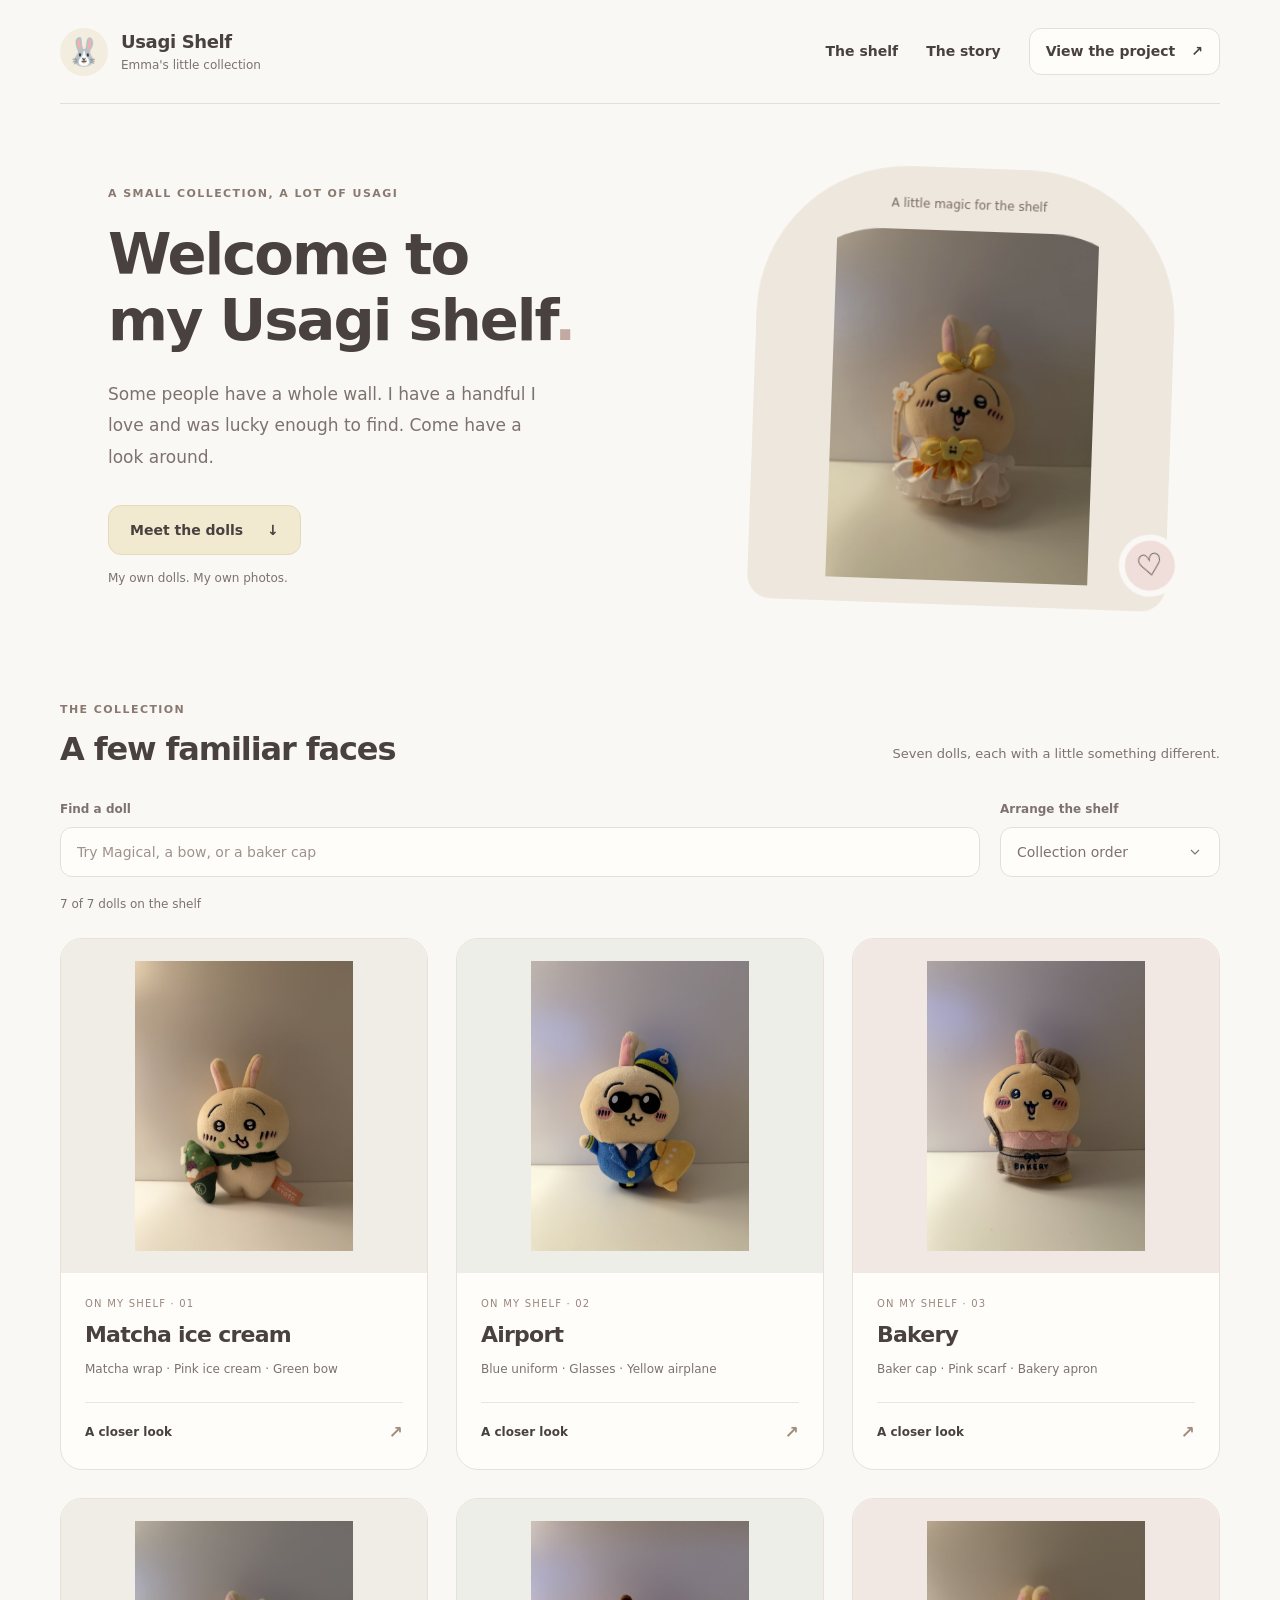
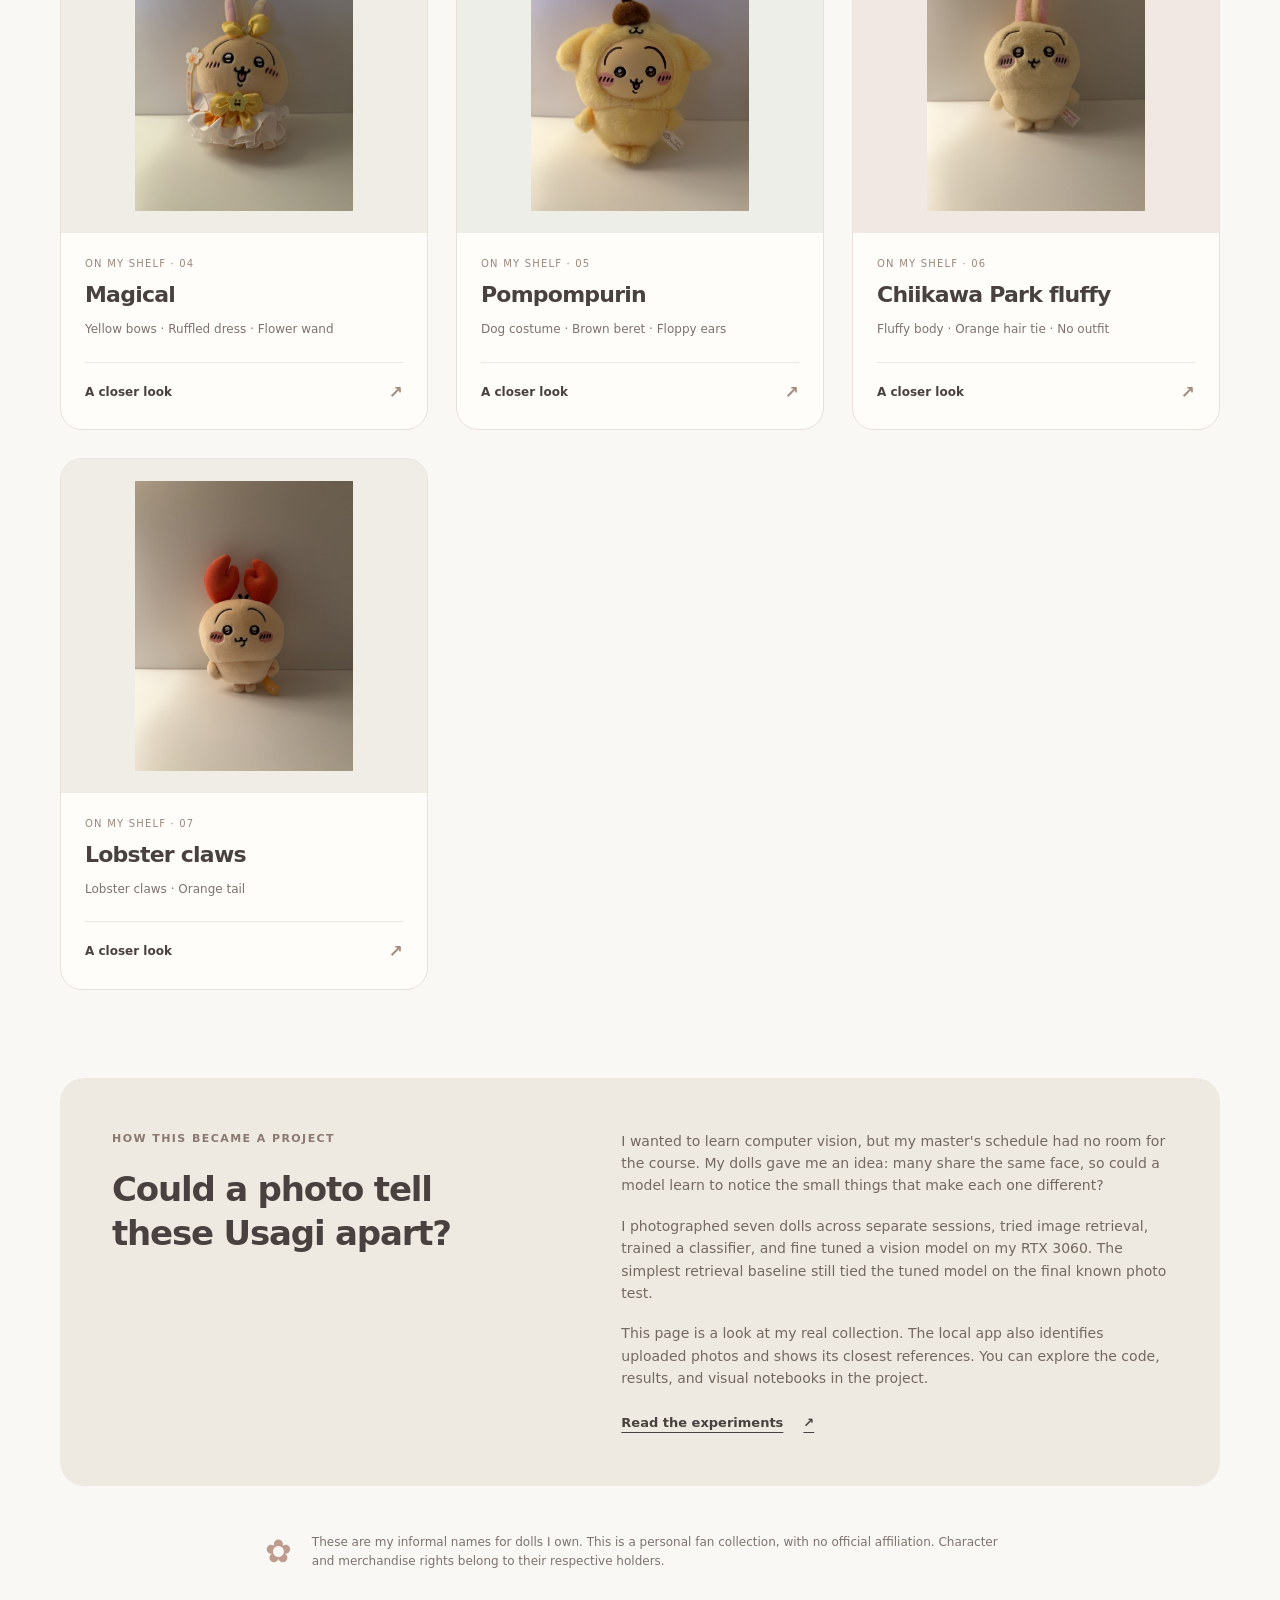
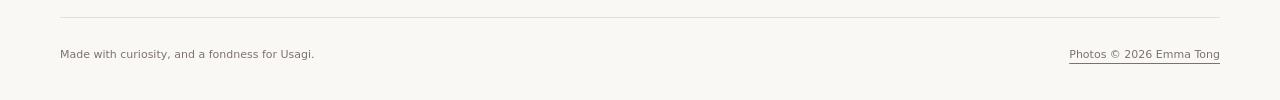
==== site/index.html @ 16fc08ba "feat: add public Usagi Shelf collection viewer" ====
<!doctype html>
<html lang="en">
<head>
  <meta charset="utf-8">
  <meta name="viewport" content="width=device-width, initial-scale=1">
  <meta name="theme-color" content="#faf8f5">
  <meta name="description" content="A little look around Emma's Chiikawa Usagi collection, and the computer vision project it inspired.">
  <title>Usagi Shelf · Emma's collection</title>
  <link rel="icon" href="./favicon.svg" type="image/svg+xml">
  <link rel="stylesheet" href="./styles.css">
  <script src="./app.js" type="module"></script>
</head>
<body>
  <a class="skip-link" href="#collection">Skip to the collection</a>
  <header class="site-header">
    <a class="brand" href="./" aria-label="Usagi Shelf home"><span class="brand-mark" aria-hidden="true">🐰</span><span><strong>Usagi Shelf</strong><small>Emma's little collection</small></span></a>
    <nav aria-label="Main navigation"><a href="#collection">The shelf</a><a href="#story">The story</a><a class="project-link" href="https://github.com/emmatyy19/usagi-visual-identifier">View the project <span aria-hidden="true">↗</span></a></nav>
  </header>
  <main>
    <section class="hero" aria-labelledby="welcome">
      <div class="hero-copy"><p class="eyebrow">A small collection, a lot of Usagi</p><h1 id="welcome">Welcome to<br>my Usagi shelf<span class="title-dot">.</span></h1><p>Some people have a whole wall. I have a handful I love and was lucky enough to find. Come have a look around.</p><a class="button" href="#collection">Meet the dolls <span aria-hidden="true">↓</span></a><span class="hero-note">My own dolls. My own photos.</span></div>
      <div class="hero-photo"><span class="photo-caption">A little magic for the shelf</span><img src="./photos/usagi-0004.jpg" alt="My Magical Usagi doll wearing yellow bows and a white ruffled dress" width="675" height="900" fetchpriority="high"><span class="photo-stamp" aria-hidden="true">♡</span></div>
    </section>
    <section class="collection" id="collection" aria-labelledby="collection-heading">
      <div class="section-intro"><div><p class="eyebrow">The collection</p><h2 id="collection-heading">A few familiar faces</h2></div><p id="collection-count">Seven dolls, each with a little something different.</p></div>
      <form class="toolbar" role="search" onsubmit="return false">
        <label class="search-field"><span>Find a doll</span><input id="search" type="search" placeholder="Try Magical, a bow, or a baker cap" autocomplete="off"></label>
        <label class="sort-field"><span>Arrange the shelf</span><select id="sort"><option value="collection">Collection order</option><option value="name">Name, A to Z</option></select></label>
        <button type="button" class="clear-button" id="clear" hidden>Clear search</button>
      </form>
      <p class="result-count" id="result-count" role="status" aria-live="polite"></p>
      <div class="shelf" id="shelf" aria-label="Dolls in my collection"></div>
      <div class="empty-state" id="empty" hidden><span aria-hidden="true">☁</span><h3>No dolls on this part of the shelf</h3><p>Try another name or a detail like a hat, bow, or costume.</p><button type="button" class="button" id="show-all">Show all dolls</button></div>
      <p id="load-error" class="load-error" role="alert" hidden>The shelf could not load. Please refresh and try again.</p>
      <noscript><p>Enable JavaScript to browse the collection. You can still read the project story below and <a href="https://github.com/emmatyy19/usagi-visual-identifier">visit the repository</a>.</p></noscript>
    </section>
    <section class="story" id="story" aria-labelledby="story-heading"><div><p class="eyebrow">How this became a project</p><h2 id="story-heading">Could a photo tell<br>these Usagi apart?</h2></div><div class="story-copy"><p>I wanted to learn computer vision, but my master's schedule had no room for the course. My dolls gave me an idea: many share the same face, so could a model learn to notice the small things that make each one different?</p><p>I photographed seven dolls across separate sessions, tried image retrieval, trained a classifier, and fine tuned a vision model on my RTX 3060. The simplest retrieval baseline still tied the tuned model on the final known photo test.</p><p>This page is a look at my real collection. The local app also identifies uploaded photos and shows its closest references. You can explore the code, results, and visual notebooks in the project.</p><a class="text-link" href="https://github.com/emmatyy19/usagi-visual-identifier#what-the-experiments-taught-me">Read the experiments <span aria-hidden="true">↗</span></a></div></section>
    <aside class="collection-note"><span aria-hidden="true">✿</span><p>These are my informal names for dolls I own. This is a personal fan collection, with no official affiliation. Character and merchandise rights belong to their respective holders.</p></aside>
  </main>
  <footer><span>Made with curiosity, and a fondness for Usagi.</span><a href="https://github.com/emmatyy19/usagi-visual-identifier/blob/main/NOTICE.md">Photos © 2026 Emma Tong</a></footer>
  <dialog id="doll-dialog" aria-labelledby="doll-name"><div class="dialog-content"><button class="dialog-close" type="button" aria-label="Close doll details">×</button><div class="dialog-photo"><img id="doll-photo" alt="" width="675" height="900"></div><div class="dialog-copy"><p class="eyebrow">On my shelf</p><h2 id="doll-name"></h2><span class="owned-badge">In my collection</span><p id="doll-description"></p><h3>The little details</h3><ul class="cue-list" id="doll-cues"></ul><p class="photo-note">Photographed by me during my first collection photo session. The name is my informal label.</p><a class="text-link" href="https://github.com/emmatyy19/usagi-visual-identifier">Explore the vision project <span aria-hidden="true">↗</span></a></div></div></dialog>
</body>
</html>
---- site/styles.css ----
:root { color-scheme: light; --paper:#faf8f5; --ink:#48413f; --muted:#7d726d; --line:#e7dfd7; --cream:#f1e9d0; --pink:#f0deda; --sage:#e9ede4; }
* { box-sizing:border-box; }
html { scroll-behavior:smooth; scroll-padding-top:28px; }
body { margin:0; color:var(--ink); background:var(--paper); font-family:Inter,ui-sans-serif,system-ui,-apple-system,BlinkMacSystemFont,"Segoe UI",sans-serif; line-height:1.6; }
button,input,select { font:inherit; color:inherit; }
button,a,input,select { -webkit-tap-highlight-color:transparent; }
a { color:inherit; text-decoration-thickness:1px; text-underline-offset:5px; }
a,button,input,select { outline-offset:5px; }
:focus-visible { outline:3px solid #9f8d75; }
button { cursor:pointer; }
[hidden] { display:none !important; }
img { display:block; max-width:100%; }
h1,h2,h3,p { margin:0; }
h1,h2,h3 { letter-spacing:-.035em; line-height:1.15; }
.site-header,main,footer { width:min(1160px,calc(100% - 64px)); margin-inline:auto; }
.site-header { min-height:104px; display:flex; align-items:center; justify-content:space-between; gap:28px; border-bottom:1px solid var(--line); }
.brand { display:flex; align-items:center; gap:13px; text-decoration:none; flex-shrink:0; }
.brand-mark { width:48px; height:48px; display:grid; place-items:center; font-size:27px; border-radius:50%; background:#f3eddf; }
.brand strong { display:block; font-size:18px; letter-spacing:-.02em; }
.brand small { display:block; color:var(--muted); font-size:12px; }
nav { display:flex; align-items:center; gap:28px; font-size:14px; font-weight:600; }
nav a { text-decoration:none; }
.project-link { padding:11px 16px; border:1px solid var(--line); border-radius:12px; background:#fffdfa; display:inline-flex; align-items:center; gap:16px; }
.hero { display:grid; grid-template-columns:1.15fr .85fr; gap:80px; align-items:center; padding:64px 48px 76px; }
.eyebrow { font-size:11px; font-weight:700; letter-spacing:.13em; text-transform:uppercase; color:#8a7971; margin-bottom:20px; }
h1 { font-size:clamp(40px,4.5vw,62px); font-weight:650; }
.title-dot { color:#c2a9a1; }
.hero-copy > p:not(.eyebrow) { max-width:430px; font-size:17px; color:var(--muted); margin-top:24px; line-height:1.85; }
.button { display:inline-flex; justify-content:center; align-items:center; gap:24px; padding:13px 21px; min-height:50px; border:1px solid #e4d9b9; border-radius:13px; background:var(--cream); font-size:14px; font-weight:650; text-decoration:none; }
.button:hover { background:#eae0c1; }
.hero .button { margin-top:32px; }
.hero-note { display:block; margin-top:14px; font-size:12px; color:var(--muted); }
.hero-photo { position:relative; background:#eee7de; padding:22px 24px 24px; border-radius:150px 150px 24px 24px; transform:rotate(2deg); }
.hero-photo img { width:100%; height:350px; object-fit:contain; border-radius:100px 100px 10px 10px; mix-blend-mode:multiply; }
.photo-caption { display:block; margin:6px 0 16px; text-align:center; font-size:12px; color:#77685e; }
.photo-stamp { position:absolute; bottom:15px; right:-15px; display:grid; place-items:center; width:62px; height:62px; background:var(--pink); border-radius:50%; font-size:30px; transform:rotate(-12deg); border:6px solid var(--paper); }
.collection { padding-top:20px; }
.section-intro { display:flex; align-items:end; justify-content:space-between; gap:32px; }
.section-intro .eyebrow { margin-bottom:12px; }
h2 { font-size:32px; font-weight:620; }
.section-intro > p { color:var(--muted); font-size:13px; padding-bottom:3px; }
.toolbar { display:flex; align-items:end; gap:20px; padding-top:32px; }
.toolbar label { display:grid; gap:8px; font-size:12px; font-weight:600; color:var(--muted); }
.search-field { flex:1; }
.sort-field { width:220px; }
input,select { width:100%; min-height:50px; padding:12px 16px; border:1px solid var(--line); border-radius:12px; background:#fffdfa; font-size:14px; font-weight:400; }
input::placeholder { color:#9e928b; }
select { appearance:none; padding-right:48px; background-image:url("data:image/svg+xml,%3Csvg xmlns='http://www.w3.org/2000/svg' width='16' height='16' viewBox='0 0 24 24' fill='none' stroke='%237d726d' stroke-width='1.6'%3E%3Cpath d='m6 9 6 6 6-6'/%3E%3C/svg%3E"); background-repeat:no-repeat; background-position:right 16px center; }
.clear-button { min-height:50px; padding:12px 16px; background:transparent; border:1px solid var(--line); border-radius:12px; font-size:13px; }
.result-count { margin:18px 0 24px; font-size:12px; color:var(--muted); }
.shelf { display:grid; grid-template-columns:repeat(3,minmax(0,1fr)); gap:28px; }
.doll-card { min-width:0; display:flex; flex-direction:column; padding:0; border:1px solid #e9e1d9; background:#fffdfa; border-radius:22px; text-align:left; overflow:hidden; transition:transform .18s,box-shadow .18s; }
.doll-card:hover { transform:translateY(-4px); box-shadow:0 12px 30px #594b3f0c; }
.card-photo { background:#f0ece6; padding:22px; width:100%; }
.doll-card:nth-child(3n+2) .card-photo { background:#eceee7; }
.doll-card:nth-child(3n) .card-photo { background:#f2e8e3; }
.card-photo img { width:100%; height:290px; object-fit:contain; }
.card-copy { padding:23px 24px; display:flex; flex-direction:column; flex:1; width:100%; }
.card-number { font-size:10px; text-transform:uppercase; letter-spacing:.12em; color:#9a867c; margin-bottom:10px; }
.card-copy h3 { font-size:22px; font-weight:620; }
.card-copy p { font-size:12px; line-height:1.7; margin-top:12px; color:var(--muted); flex:1; }
.card-link { display:flex; justify-content:space-between; align-items:center; gap:16px; border-top:1px solid #eee6dd; padding-top:16px; margin-top:22px; font-size:12px; font-weight:600; }
.card-link > span { font-size:17px; color:#a48b7b; }
.empty-state { padding:60px 24px; text-align:center; background:#f2ede6; border-radius:20px; }
.empty-state > span { font-size:40px; }
.empty-state p { margin:16px 0 24px; color:var(--muted); }
.story { display:grid; grid-template-columns:1fr 1.25fr; gap:72px; margin-top:88px; padding:52px; border-radius:24px; background:#eeeae2; }
.story h2 { font-size:34px; line-height:1.3; }
.story-copy { font-size:14px; color:#746960; }
.story-copy p + p { margin-top:18px; }
.text-link { display:inline-flex; align-items:center; gap:20px; margin-top:24px; font-size:13px; font-weight:650; color:var(--ink); }
.collection-note { display:flex; gap:20px; align-items:center; max-width:750px; margin:40px auto; color:var(--muted); font-size:12px; }
.collection-note > span { color:#bd9c8e; font-size:32px; }
footer { padding:28px 0 36px; border-top:1px solid var(--line); display:flex; justify-content:space-between; gap:24px; font-size:11px; color:var(--muted); }
dialog { width:min(880px,calc(100% - 40px)); max-height:calc(100dvh - 48px); border:1px solid var(--line); border-radius:24px; padding:0; background:#fffdfa; color:var(--ink); overflow:auto; }
dialog::backdrop { background:#40372e80; backdrop-filter:blur(4px); }
body:has(dialog[open]) { overflow:hidden; }
.dialog-content { position:relative; display:grid; grid-template-columns:1fr 1fr; min-width:0; }
.dialog-close { position:absolute; right:16px; top:16px; z-index:1; width:44px; height:44px; border:1px solid var(--line); border-radius:50%; background:#fffdf8; font-size:24px; line-height:1; }
.dialog-photo { display:flex; align-items:center; padding:30px; background:#f0eae2; }
.dialog-photo img { object-fit:contain; width:100%; height:460px; }
.dialog-copy { padding:72px 36px 36px; }
.dialog-copy .eyebrow { margin-bottom:12px; }
.dialog-copy h2 { font-size:32px; overflow-wrap:anywhere; }
.owned-badge { display:inline-block; font-size:11px; padding:5px 10px; border-radius:20px; background:var(--sage); color:#64745d; margin-top:16px; }
.dialog-copy > p:not(.eyebrow) { font-size:14px; color:var(--muted); margin-top:24px; }
.dialog-copy h3 { margin-top:28px; font-size:14px; letter-spacing:0; }
.cue-list { margin:14px 0 0; padding:0; display:flex; flex-wrap:wrap; gap:8px; list-style:none; }
.cue-list li { border:1px solid var(--line); border-radius:30px; padding:5px 10px; font-size:11px; }
.dialog-copy > p.photo-note { font-size:11px; }
.skip-link { position:absolute; left:20px; top:-100px; z-index:10; background:white; padding:16px; }
.skip-link:focus { top:12px; }
.load-error { padding:24px; border:1px solid var(--line); border-radius:12px; }
@media(max-width:1000px) {
  .hero { gap:40px; padding-inline:16px; }
  .hero-photo img { height:300px; }
  .shelf { gap:20px; }
  .card-photo { padding:16px; }
  .card-photo img { height:235px; }
  .card-copy { padding:20px; }
  .story { gap:40px; padding:36px; }
}
@media(max-width:720px) {
  .site-header,main,footer { width:calc(100% - 40px); }
  .site-header { gap:16px; min-height:90px; }
  nav { gap:18px; font-size:12px; }
  nav a:not(.project-link) { display:none; }
  .project-link { padding:10px 12px; gap:12px; }
  .brand strong { font-size:16px; }
  .brand small { font-size:10px; }
  .brand-mark { width:40px; height:40px; font-size:24px; }
  .hero { padding:40px 8px 56px; gap:36px; grid-template-columns:1fr; }
  .hero-copy > p:not(.eyebrow) { font-size:16px; }
  .hero-photo { max-width:330px; width:90%; justify-self:center; }
  .hero-photo img { height:280px; }
  .section-intro { align-items:start; flex-direction:column; gap:16px; }
  h2 { font-size:28px; }
  .toolbar { flex-wrap:wrap; gap:16px; }
  .search-field { flex-basis:100%; }
  .sort-field { flex:1; width:auto; }
  input,select { font-size:16px; }
  .shelf { grid-template-columns:repeat(2,minmax(0,1fr)); gap:16px; }
  .card-copy { padding:18px; }
  .card-copy h3 { font-size:19px; }
  .card-photo img { height:220px; }
  .story { grid-template-columns:1fr; gap:28px; padding:30px 24px; margin-top:56px; }
  .story h2 { font-size:30px; }
  footer { flex-direction:column; gap:12px; }
  .dialog-content { grid-template-columns:1fr; }
  .dialog-photo { padding:30px; }
  .dialog-photo img { height:260px; }
  .dialog-copy { padding:28px; }
}
@media(max-width:440px) {
  .shelf { grid-template-columns:minmax(0,1fr); }
  .card-photo img { height:320px; }
  .hero { padding-inline:0; }
  .hero-copy h1 { font-size:40px; }
}
@media(prefers-reduced-motion:reduce) {
  html { scroll-behavior:auto; }
  .doll-card { transition:none; }
}
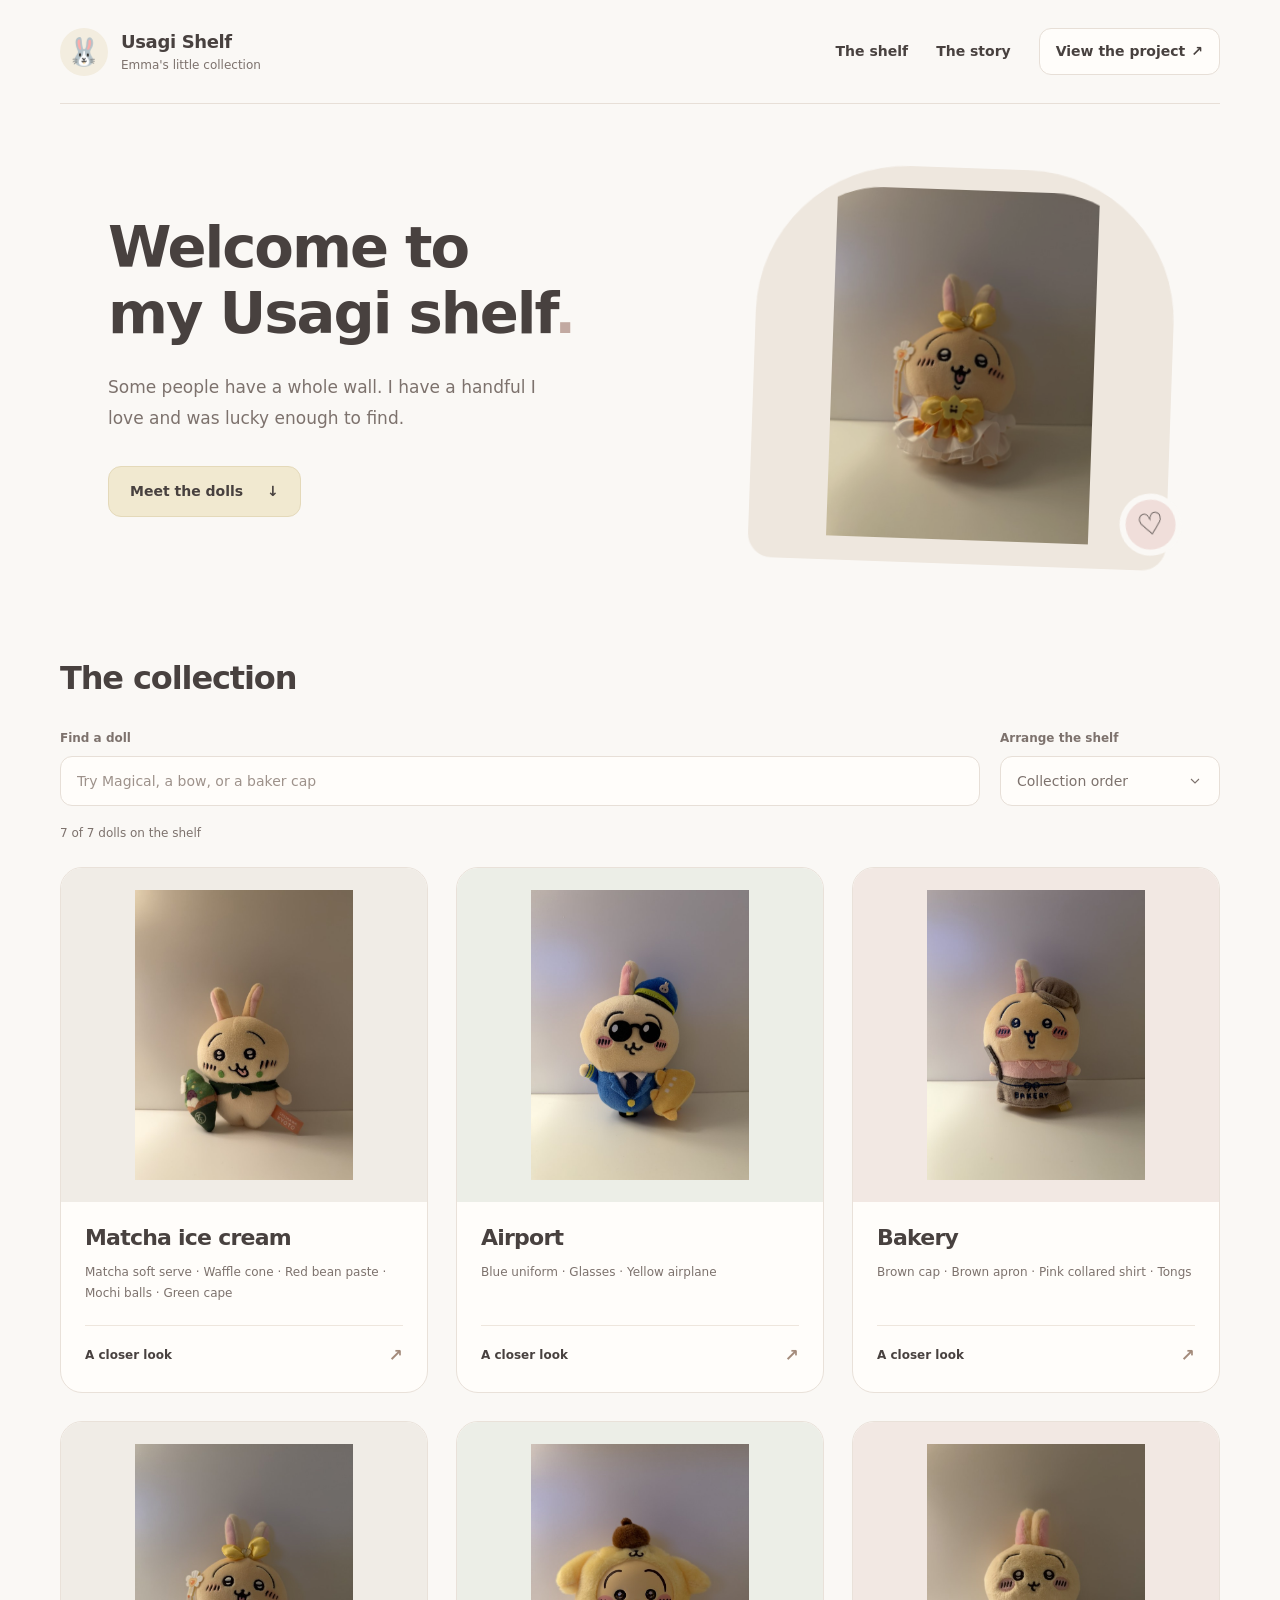
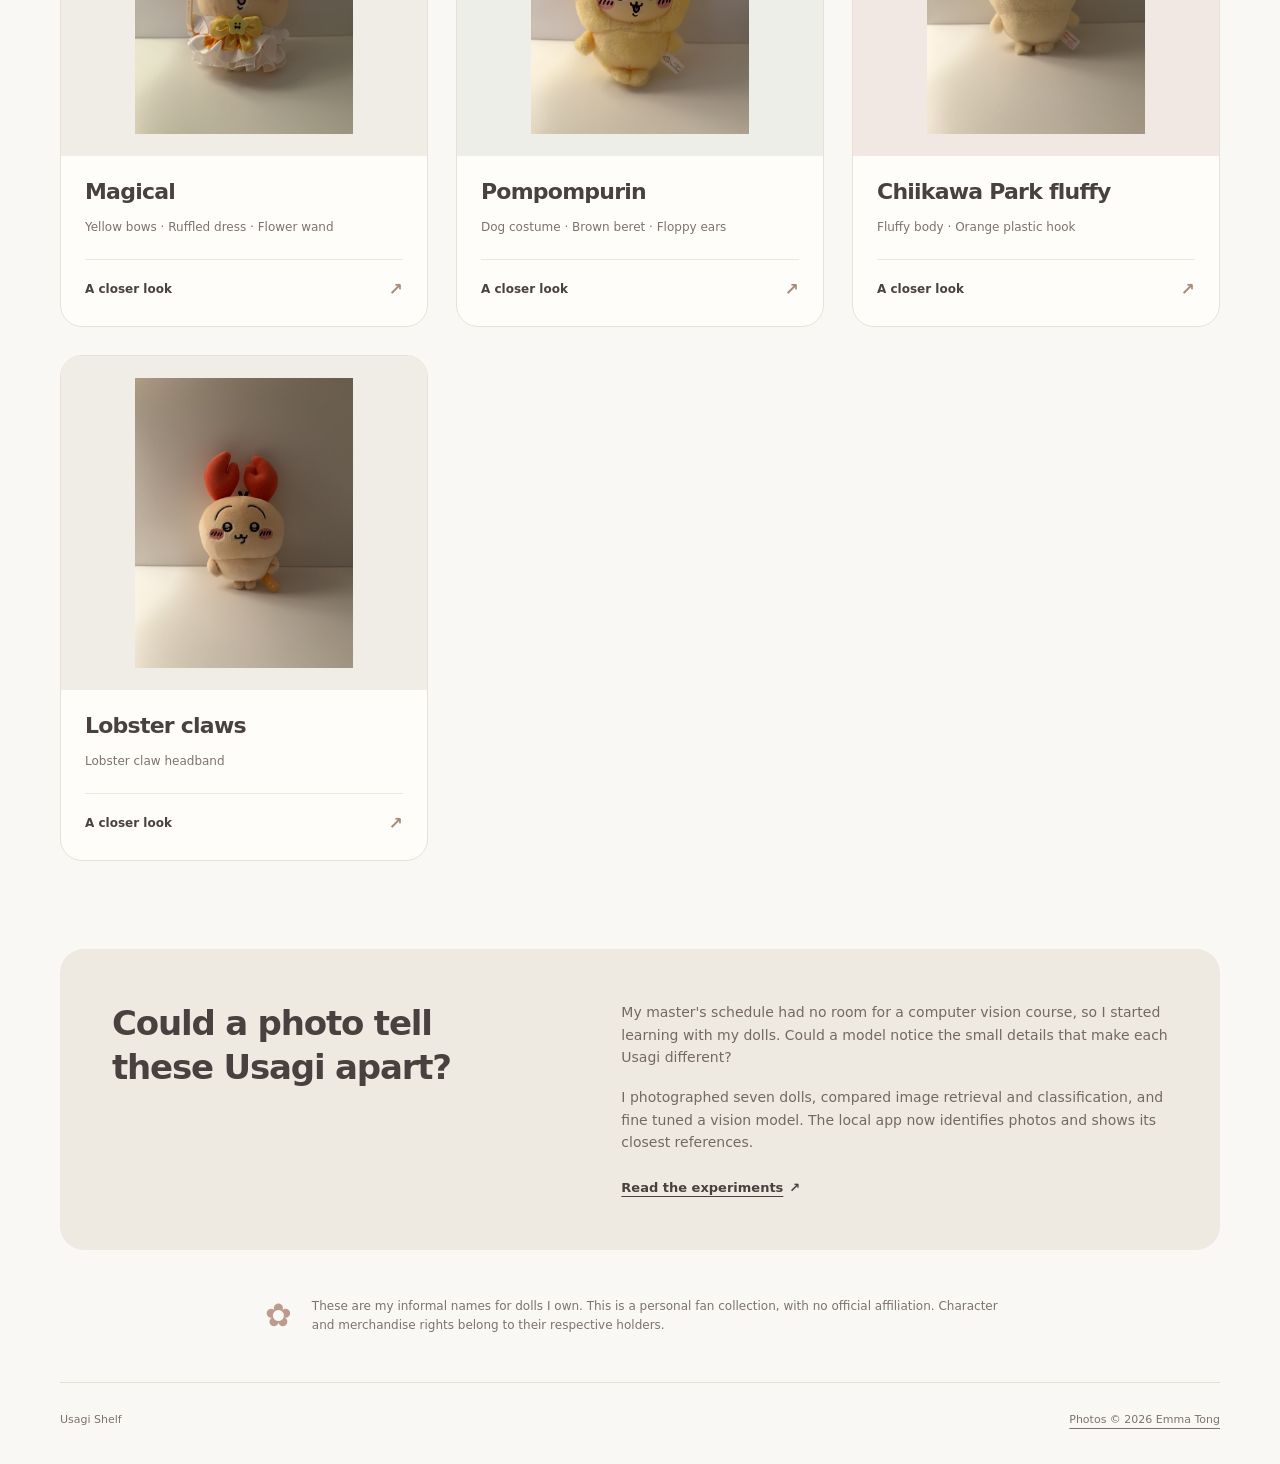
==== commit d9fbaf14: "fix: simplify public shelf copy and correct doll details" ====
--- a/site/index.html
+++ b/site/index.html
@@ -7,8 +7,8 @@
   <meta name="description" content="A little look around Emma's Chiikawa Usagi collection, and the computer vision project it inspired.">
   <title>Usagi Shelf · Emma's collection</title>
   <link rel="icon" href="./favicon.svg" type="image/svg+xml">
-  <link rel="stylesheet" href="./styles.css">
-  <script src="./app.js" type="module"></script>
+  <link rel="stylesheet" href="./styles.css?v=2">
+  <script src="./app.js?v=2" type="module"></script>
 </head>
 <body>
   <a class="skip-link" href="#collection">Skip to the collection</a>
@@ -18,11 +18,11 @@
   </header>
   <main>
     <section class="hero" aria-labelledby="welcome">
-      <div class="hero-copy"><p class="eyebrow">A small collection, a lot of Usagi</p><h1 id="welcome">Welcome to<br>my Usagi shelf<span class="title-dot">.</span></h1><p>Some people have a whole wall. I have a handful I love and was lucky enough to find. Come have a look around.</p><a class="button" href="#collection">Meet the dolls <span aria-hidden="true">↓</span></a><span class="hero-note">My own dolls. My own photos.</span></div>
-      <div class="hero-photo"><span class="photo-caption">A little magic for the shelf</span><img src="./photos/usagi-0004.jpg" alt="My Magical Usagi doll wearing yellow bows and a white ruffled dress" width="675" height="900" fetchpriority="high"><span class="photo-stamp" aria-hidden="true">♡</span></div>
+      <div class="hero-copy"><h1 id="welcome">Welcome to<br>my Usagi shelf<span class="title-dot">.</span></h1><p>Some people have a whole wall. I have a handful I love and was lucky enough to find.</p><a class="button" href="#collection">Meet the dolls <span aria-hidden="true">↓</span></a></div>
+      <div class="hero-photo"><img src="./photos/usagi-0004.jpg" alt="My Magical Usagi doll wearing yellow bows and a white ruffled dress" width="675" height="900" fetchpriority="high"><span class="photo-stamp" aria-hidden="true">♡</span></div>
     </section>
     <section class="collection" id="collection" aria-labelledby="collection-heading">
-      <div class="section-intro"><div><p class="eyebrow">The collection</p><h2 id="collection-heading">A few familiar faces</h2></div><p id="collection-count">Seven dolls, each with a little something different.</p></div>
+      <div class="section-intro"><h2 id="collection-heading">The collection</h2></div>
       <form class="toolbar" role="search" onsubmit="return false">
         <label class="search-field"><span>Find a doll</span><input id="search" type="search" placeholder="Try Magical, a bow, or a baker cap" autocomplete="off"></label>
         <label class="sort-field"><span>Arrange the shelf</span><select id="sort"><option value="collection">Collection order</option><option value="name">Name, A to Z</option></select></label>
@@ -34,10 +34,10 @@
       <p id="load-error" class="load-error" role="alert" hidden>The shelf could not load. Please refresh and try again.</p>
       <noscript><p>Enable JavaScript to browse the collection. You can still read the project story below and <a href="https://github.com/emmatyy19/usagi-visual-identifier">visit the repository</a>.</p></noscript>
     </section>
-    <section class="story" id="story" aria-labelledby="story-heading"><div><p class="eyebrow">How this became a project</p><h2 id="story-heading">Could a photo tell<br>these Usagi apart?</h2></div><div class="story-copy"><p>I wanted to learn computer vision, but my master's schedule had no room for the course. My dolls gave me an idea: many share the same face, so could a model learn to notice the small things that make each one different?</p><p>I photographed seven dolls across separate sessions, tried image retrieval, trained a classifier, and fine tuned a vision model on my RTX 3060. The simplest retrieval baseline still tied the tuned model on the final known photo test.</p><p>This page is a look at my real collection. The local app also identifies uploaded photos and shows its closest references. You can explore the code, results, and visual notebooks in the project.</p><a class="text-link" href="https://github.com/emmatyy19/usagi-visual-identifier#what-the-experiments-taught-me">Read the experiments <span aria-hidden="true">↗</span></a></div></section>
+    <section class="story" id="story" aria-labelledby="story-heading"><div><h2 id="story-heading">Could a photo tell<br>these Usagi apart?</h2></div><div class="story-copy"><p>My master's schedule had no room for a computer vision course, so I started learning with my dolls. Could a model notice the small details that make each Usagi different?</p><p>I photographed seven dolls, compared image retrieval and classification, and fine tuned a vision model. The local app now identifies photos and shows its closest references.</p><a class="text-link" href="https://github.com/emmatyy19/usagi-visual-identifier#what-the-experiments-taught-me"><span class="link-label">Read the experiments</span><span aria-hidden="true">↗</span></a></div></section>
     <aside class="collection-note"><span aria-hidden="true">✿</span><p>These are my informal names for dolls I own. This is a personal fan collection, with no official affiliation. Character and merchandise rights belong to their respective holders.</p></aside>
   </main>
-  <footer><span>Made with curiosity, and a fondness for Usagi.</span><a href="https://github.com/emmatyy19/usagi-visual-identifier/blob/main/NOTICE.md">Photos © 2026 Emma Tong</a></footer>
-  <dialog id="doll-dialog" aria-labelledby="doll-name"><div class="dialog-content"><button class="dialog-close" type="button" aria-label="Close doll details">×</button><div class="dialog-photo"><img id="doll-photo" alt="" width="675" height="900"></div><div class="dialog-copy"><p class="eyebrow">On my shelf</p><h2 id="doll-name"></h2><span class="owned-badge">In my collection</span><p id="doll-description"></p><h3>The little details</h3><ul class="cue-list" id="doll-cues"></ul><p class="photo-note">Photographed by me during my first collection photo session. The name is my informal label.</p><a class="text-link" href="https://github.com/emmatyy19/usagi-visual-identifier">Explore the vision project <span aria-hidden="true">↗</span></a></div></div></dialog>
+  <footer><span>Usagi Shelf</span><a href="https://github.com/emmatyy19/usagi-visual-identifier/blob/main/NOTICE.md">Photos © 2026 Emma Tong</a></footer>
+  <dialog id="doll-dialog" aria-labelledby="doll-name"><div class="dialog-content"><button class="dialog-close" type="button" aria-label="Close doll details">×</button><div class="dialog-photo"><img id="doll-photo" alt="" width="675" height="900"></div><div class="dialog-copy"><h2 id="doll-name"></h2><span class="owned-badge">In my collection</span><p id="doll-description"></p><h3>The little details</h3><ul class="cue-list" id="doll-cues"></ul><a class="text-link" href="https://github.com/emmatyy19/usagi-visual-identifier"><span class="link-label">Explore the vision project</span><span aria-hidden="true">↗</span></a></div></div></dialog>
 </body>
 </html>
--- a/site/styles.css
+++ b/site/styles.css
@@ -20,7 +20,7 @@
 .brand small { display:block; color:var(--muted); font-size:12px; }
 nav { display:flex; align-items:center; gap:28px; font-size:14px; font-weight:600; }
 nav a { text-decoration:none; }
-.project-link { padding:11px 16px; border:1px solid var(--line); border-radius:12px; background:#fffdfa; display:inline-flex; align-items:center; gap:16px; }
+.project-link { padding:11px 16px; border:1px solid var(--line); border-radius:12px; background:#fffdfa; display:inline-flex; align-items:center; gap:6px; }
 .hero { display:grid; grid-template-columns:1.15fr .85fr; gap:80px; align-items:center; padding:64px 48px 76px; }
 .eyebrow { font-size:11px; font-weight:700; letter-spacing:.13em; text-transform:uppercase; color:#8a7971; margin-bottom:20px; }
 h1 { font-size:clamp(40px,4.5vw,62px); font-weight:650; }
@@ -29,10 +29,8 @@
 .button { display:inline-flex; justify-content:center; align-items:center; gap:24px; padding:13px 21px; min-height:50px; border:1px solid #e4d9b9; border-radius:13px; background:var(--cream); font-size:14px; font-weight:650; text-decoration:none; }
 .button:hover { background:#eae0c1; }
 .hero .button { margin-top:32px; }
-.hero-note { display:block; margin-top:14px; font-size:12px; color:var(--muted); }
 .hero-photo { position:relative; background:#eee7de; padding:22px 24px 24px; border-radius:150px 150px 24px 24px; transform:rotate(2deg); }
 .hero-photo img { width:100%; height:350px; object-fit:contain; border-radius:100px 100px 10px 10px; mix-blend-mode:multiply; }
-.photo-caption { display:block; margin:6px 0 16px; text-align:center; font-size:12px; color:#77685e; }
 .photo-stamp { position:absolute; bottom:15px; right:-15px; display:grid; place-items:center; width:62px; height:62px; background:var(--pink); border-radius:50%; font-size:30px; transform:rotate(-12deg); border:6px solid var(--paper); }
 .collection { padding-top:20px; }
 .section-intro { display:flex; align-items:end; justify-content:space-between; gap:32px; }
@@ -56,7 +54,6 @@
 .doll-card:nth-child(3n) .card-photo { background:#f2e8e3; }
 .card-photo img { width:100%; height:290px; object-fit:contain; }
 .card-copy { padding:23px 24px; display:flex; flex-direction:column; flex:1; width:100%; }
-.card-number { font-size:10px; text-transform:uppercase; letter-spacing:.12em; color:#9a867c; margin-bottom:10px; }
 .card-copy h3 { font-size:22px; font-weight:620; }
 .card-copy p { font-size:12px; line-height:1.7; margin-top:12px; color:var(--muted); flex:1; }
 .card-link { display:flex; justify-content:space-between; align-items:center; gap:16px; border-top:1px solid #eee6dd; padding-top:16px; margin-top:22px; font-size:12px; font-weight:600; }
@@ -68,7 +65,8 @@
 .story h2 { font-size:34px; line-height:1.3; }
 .story-copy { font-size:14px; color:#746960; }
 .story-copy p + p { margin-top:18px; }
-.text-link { display:inline-flex; align-items:center; gap:20px; margin-top:24px; font-size:13px; font-weight:650; color:var(--ink); }
+.text-link { display:inline-flex; align-items:baseline; gap:6px; margin-top:24px; font-size:13px; font-weight:650; color:var(--ink); text-decoration:none; }
+.link-label { text-decoration:underline; text-underline-offset:4px; }
 .collection-note { display:flex; gap:20px; align-items:center; max-width:750px; margin:40px auto; color:var(--muted); font-size:12px; }
 .collection-note > span { color:#bd9c8e; font-size:32px; }
 footer { padding:28px 0 36px; border-top:1px solid var(--line); display:flex; justify-content:space-between; gap:24px; font-size:11px; color:var(--muted); }
@@ -87,7 +85,6 @@
 .dialog-copy h3 { margin-top:28px; font-size:14px; letter-spacing:0; }
 .cue-list { margin:14px 0 0; padding:0; display:flex; flex-wrap:wrap; gap:8px; list-style:none; }
 .cue-list li { border:1px solid var(--line); border-radius:30px; padding:5px 10px; font-size:11px; }
-.dialog-copy > p.photo-note { font-size:11px; }
 .skip-link { position:absolute; left:20px; top:-100px; z-index:10; background:white; padding:16px; }
 .skip-link:focus { top:12px; }
 .load-error { padding:24px; border:1px solid var(--line); border-radius:12px; }
@@ -105,7 +102,7 @@
   .site-header { gap:16px; min-height:90px; }
   nav { gap:18px; font-size:12px; }
   nav a:not(.project-link) { display:none; }
-  .project-link { padding:10px 12px; gap:12px; }
+  .project-link { padding:10px 12px; }
   .brand strong { font-size:16px; }
   .brand small { font-size:10px; }
   .brand-mark { width:40px; height:40px; font-size:24px; }
